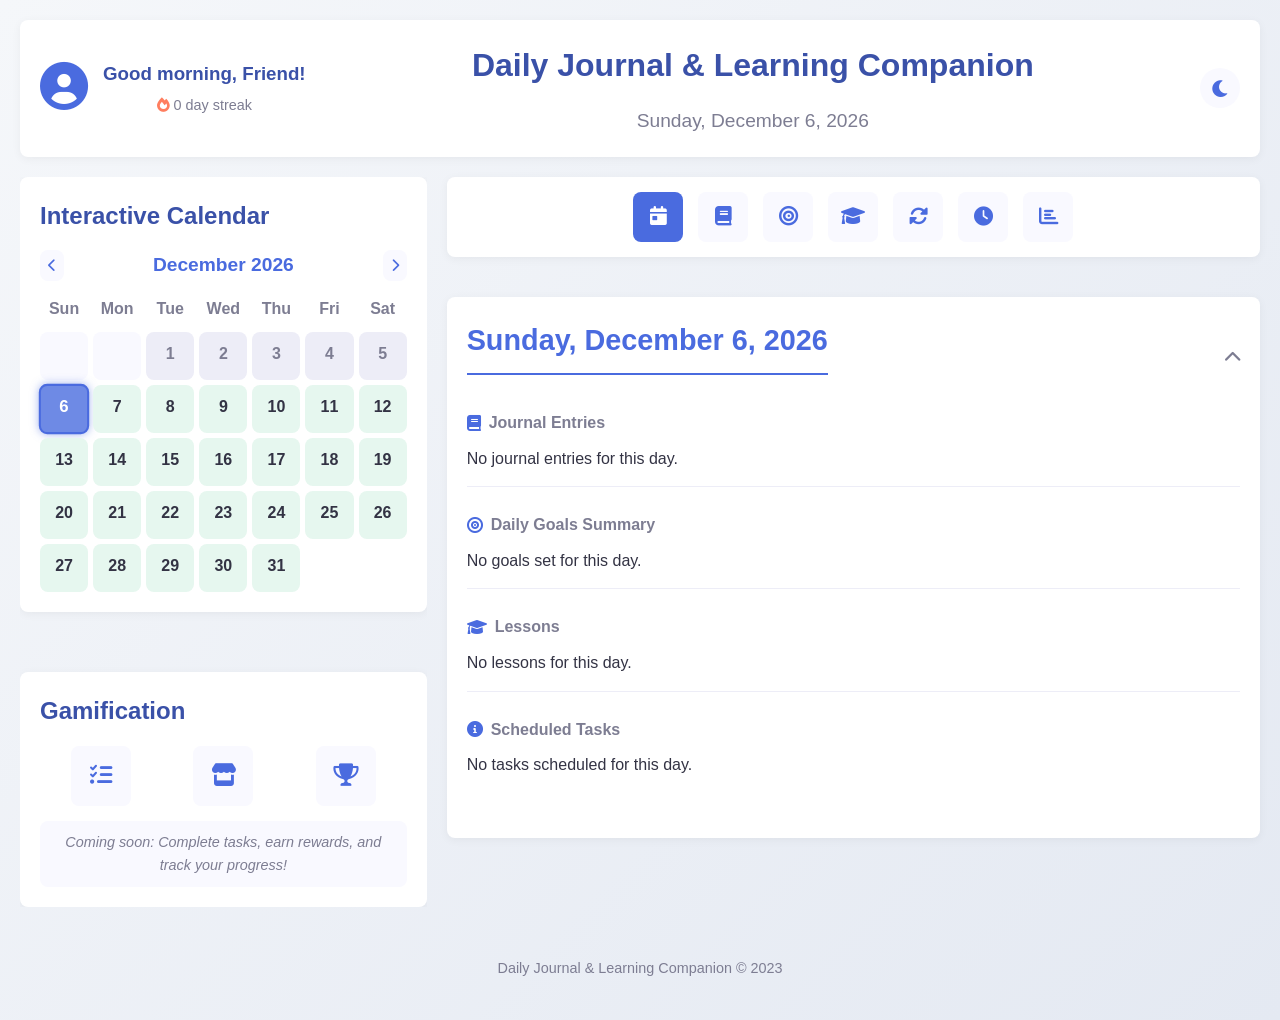
==== index.html @ 9e99348a "Add files via upload" ====
<!DOCTYPE html>
<html lang="en">
<head>
    <meta charset="UTF-8">
    <meta name="viewport" content="width=device-width, initial-scale=1.0">
    <title>Daily Journal & Learning Companion</title>
    <link rel="stylesheet" href="styles.css">
    <link rel="stylesheet" href="https://cdnjs.cloudflare.com/ajax/libs/font-awesome/6.0.0-beta3/css/all.min.css">
</head>
<body>
    <div class="app-container">
        <header>
            <div class="header-content">
                <div class="user-profile">
                    <div class="user-avatar">
                        <i class="fas fa-user-circle"></i>
                    </div>
                    <div class="user-info">
                        <h3 id="user-greeting">Hello!</h3>
                        <div class="user-streak">
                            <i class="fas fa-fire"></i> <span id="streak-count">0</span> day streak
                        </div>
                    </div>
                </div>
                <div class="app-title">
                    <h1>Daily Journal & Learning Companion</h1>
                    <div class="date-display">
                        <span id="current-date"></span>
                    </div>
                </div>
                <div class="theme-toggle">
                    <button id="theme-toggle-btn" class="btn icon-btn">
                        <i class="fas fa-moon"></i>
                    </button>
                </div>
            </div>
        </header>

        <main>
            <div class="app-layout">
                <!-- Left Panel - Calendar -->
                <div class="left-panel">
                    <section class="calendar-section">
                        <h2>Interactive Calendar</h2>
                        <div class="calendar-controls">
                            <button id="prev-month" class="btn icon-btn"><i class="fas fa-chevron-left"></i></button>
                            <div id="calendar-header"></div>
                            <button id="next-month" class="btn icon-btn"><i class="fas fa-chevron-right"></i></button>
                        </div>
                        <div class="weekdays-header">
                            <div>Sun</div>
                            <div>Mon</div>
                            <div>Tue</div>
                            <div>Wed</div>
                            <div>Thu</div>
                            <div>Fri</div>
                            <div>Sat</div>
                        </div>
                        <div class="calendar-grid" id="calendar-grid"></div>
                    </section>
                    
                    <!-- Gamification Features -->
                    <section class="gamification-section">
                        <h2>Gamification</h2>
                        <div class="gamification-icons">
                            <button class="gamification-icon-btn" data-tooltip="Tasks">
                                <i class="fas fa-tasks"></i>
                            </button>
                            <button class="gamification-icon-btn" data-tooltip="Shop">
                                <i class="fas fa-store"></i>
                            </button>
                            <button class="gamification-icon-btn" data-tooltip="Milestones">
                                <i class="fas fa-trophy"></i>
                            </button>
                        </div>
                        <div class="gamification-coming-soon">
                            Coming soon: Complete tasks, earn rewards, and track your progress!
                        </div>
                    </section>
                </div>

                <!-- Right Panel - Icon Buttons & Collapsible Sections -->
                <div class="right-panel">
                    <!-- Icons Navigation Bar -->
                    <div class="section-icons">
                        <button class="section-icon-btn" data-section="day-details-section" data-tooltip="Day Details">
                            <i class="fas fa-calendar-day"></i>
                        </button>
                        <button class="section-icon-btn" data-section="journal-section" data-tooltip="Daily Journal">
                            <i class="fas fa-book"></i>
                        </button>
                        <button class="section-icon-btn" data-section="goals-section" data-tooltip="Daily Goals">
                            <i class="fas fa-bullseye"></i>
                        </button>
                        <button class="section-icon-btn" data-section="lessons-section" data-tooltip="Lesson Content">
                            <i class="fas fa-graduation-cap"></i>
                        </button>
                        <button class="section-icon-btn" data-section="spaced-repetition-section" data-tooltip="Spaced Repetition">
                            <i class="fas fa-sync-alt"></i>
                        </button>
                        <button class="section-icon-btn" data-section="scheduled-tasks-section" data-tooltip="Scheduled Tasks">
                            <i class="fas fa-clock"></i>
                        </button>
                        <button class="section-icon-btn" data-section="summary-section" data-tooltip="Summaries">
                            <i class="fas fa-chart-bar"></i>
                        </button>
                    </div>

                    <!-- Collapsible Sections -->
                    <section class="day-details-section collapsible-section">
                        <div class="section-header">
                            <h2 id="selected-day-header">Day Details</h2>
                            <button class="toggle-section"><i class="fas fa-chevron-up"></i></button>
                        </div>
                        <div class="section-content">
                            <div class="day-content" id="day-content">
                                <!-- Day content will be dynamically populated -->
                            </div>
                        </div>
                    </section>

                    <section class="journal-section collapsible-section">
                        <div class="section-header">
                            <h2>Daily Journal</h2>
                            <button class="toggle-section"><i class="fas fa-chevron-up"></i></button>
                        </div>
                        <div class="section-content">
                            <div class="journal-container">
                                <div class="journal-input">
                                    <div class="journal-input-header">
                                        <div class="time-picker-container">
                                            <label>Time:</label>
                                            <div class="time-picker">
                                                <select id="journal-hour">
                                                    <option value="00">00</option>
                                                    <option value="01">01</option>
                                                    <option value="02">02</option>
                                                    <option value="03">03</option>
                                                    <option value="04">04</option>
                                                    <option value="05">05</option>
                                                    <option value="06">06</option>
                                                    <option value="07">07</option>
                                                    <option value="08">08</option>
                                                    <option value="09">09</option>
                                                    <option value="10">10</option>
                                                    <option value="11">11</option>
                                                    <option value="12">12</option>
                                                    <option value="13">13</option>
                                                    <option value="14">14</option>
                                                    <option value="15">15</option>
                                                    <option value="16">16</option>
                                                    <option value="17">17</option>
                                                    <option value="18">18</option>
                                                    <option value="19">19</option>
                                                    <option value="20">20</option>
                                                    <option value="21">21</option>
                                                    <option value="22">22</option>
                                                    <option value="23">23</option>
                                                </select>
                                                <span>:</span>
                                                <select id="journal-minute">
                                                    <option value="00">00</option>
                                                    <option value="05">05</option>
                                                    <option value="10">10</option>
                                                    <option value="15">15</option>
                                                    <option value="20">20</option>
                                                    <option value="25">25</option>
                                                    <option value="30">30</option>
                                                    <option value="35">35</option>
                                                    <option value="40">40</option>
                                                    <option value="45">45</option>
                                                    <option value="50">50</option>
                                                    <option value="55">55</option>
                                                </select>
                                            </div>
                                        </div>
                                        <div class="time-of-day-container">
                                            <label>Time of Day:</label>
                                            <select id="journal-time-of-day">
                                                <option value="morning">Morning (Sáng sớm)</option>
                                                <option value="noon">Noon (Buổi trưa)</option>
                                                <option value="afternoon">Afternoon (Buổi chiều)</option>
                                                <option value="evening">Evening (Buổi tối)</option>
                                            </select>
                                        </div>
                                    </div>
                                    <textarea id="journal-content" placeholder="Write your thoughts for today..."></textarea>
                                    <div class="journal-controls">
                                        <button id="save-journal" class="btn primary-btn">Save Entry</button>
                                    </div>
                                </div>
                                <div id="journal-history"></div>
                            </div>
                        </div>
                    </section>

                    <section class="goals-section collapsible-section">
                        <div class="section-header">
                            <h2>Daily Goals</h2>
                            <button class="toggle-section"><i class="fas fa-chevron-up"></i></button>
                        </div>
                        <div class="section-content">
                            <!-- Progress overview at the top -->
                            <div class="progress-container">
                                <div class="progress-label">Overall Progress:</div>
                                <div class="progress-bar-container">
                                    <div class="progress-bar" id="goal-progress-bar"></div>
                                </div>
                                <div class="progress-percentage" id="goal-progress-percentage">0%</div>
                            </div>
                            
                            <div class="goal-input">
                                <input type="text" id="new-goal" placeholder="Add a new goal...">
                                <button id="add-goal" class="btn primary-btn">Add</button>
                            </div>
                            <div class="goals-list" id="goals-list"></div>
                        </div>
                    </section>

                    <section class="lessons-section collapsible-section">
                        <div class="section-header">
                            <h2>Lesson Content</h2>
                            <button class="toggle-section"><i class="fas fa-chevron-up"></i></button>
                        </div>
                        <div class="section-content">
                            <div class="lesson-tabs">
                                <button class="lesson-tab-btn active" data-tab="lesson-input">Create Lesson</button>
                                <button class="lesson-tab-btn" data-tab="subject-management">Manage Subjects</button>
                                <button class="lesson-tab-btn" data-tab="lessons-by-subject">Lessons by Subject</button>
                            </div>
                            
                            <div class="lesson-tab-content active" id="lesson-input">
                                <div class="lesson-input">
                                    <div class="lesson-input-header">
                                        <input type="text" id="lesson-title" placeholder="Lesson title...">
                                        <select id="lesson-subject">
                                            <option value="">Select Subject (Optional)</option>
                                            <!-- Subject options will be populated by JavaScript -->
                                        </select>
                                    </div>
                                    <textarea id="lesson-content" placeholder="Lesson content..."></textarea>
                                    <div class="lesson-controls">
                                        <button id="save-lesson" class="btn primary-btn">Save Lesson</button>
                                    </div>
                                </div>
                                <div class="lessons-list-header">Recent Lessons</div>
                                <div id="lessons-list" class="lessons-list"></div>
                            </div>
                            
                            <div class="lesson-tab-content" id="subject-management">
                                <div class="subject-form">
                                    <input type="text" id="subject-name" placeholder="New subject name...">
                                    <textarea id="subject-description" placeholder="Subject description (optional)..."></textarea>
                                    <button id="save-subject" class="btn primary-btn">Add Subject</button>
                                </div>
                                <div class="subjects-list-header">Your Subjects</div>
                                <div id="subjects-list" class="subjects-list"></div>
                            </div>
                            
                            <div class="lesson-tab-content" id="lessons-by-subject">
                                <div class="by-subject-header">
                                    <h3>All Lessons by Subject</h3>
                                    <p>Select a subject to view its lessons</p>
                                </div>
                                <div id="subject-selector" class="subject-selector">
                                    <!-- Subject cards will be populated by JavaScript -->
                                </div>
                                <div id="subject-lessons" class="subject-lessons">
                                    <!-- Lessons for the selected subject will be shown here -->
                                </div>
                            </div>
                        </div>
                    </section>

                    <section class="spaced-repetition-section collapsible-section">
                        <div class="section-header">
                            <h2>Spaced Repetition</h2>
                            <button class="toggle-section"><i class="fas fa-chevron-up"></i></button>
                        </div>
                        <div class="section-content">
                            <div class="sr-reminders" id="sr-reminders">
                                <div class="sr-header">
                                    <span>Today's Reviews</span>
                                    <span class="sr-count" id="sr-today-count">0</span>
                                </div>
                                <div class="sr-list" id="sr-today-list"></div>
                                
                                <div class="sr-header">
                                    <span>Upcoming Reviews</span>
                                    <span class="sr-count" id="sr-upcoming-count">0</span>
                                </div>
                                <div class="sr-list" id="sr-upcoming-list"></div>
                            </div>
                        </div>
                    </section>

                    <!-- New Scheduled Tasks Section -->
                    <section class="scheduled-tasks-section collapsible-section">
                        <div class="section-header">
                            <h2>Scheduled Tasks</h2>
                            <button class="toggle-section"><i class="fas fa-chevron-up"></i></button>
                        </div>
                        <div class="section-content">
                            <div class="task-input-form">
                                <input type="text" id="task-name" placeholder="Task name...">
                                
                                <div class="task-dates-container">
                                    <div>
                                        <label>Start Date:</label>
                                        <input type="date" id="task-start-date">
                                    </div>
                                    <div>
                                        <label>End Date:</label>
                                        <input type="date" id="task-end-date">
                                    </div>
                                </div>
                                
                                <div class="task-time-container">
                                    <div>
                                        <label>Start Time:</label>
                                        <div class="time-picker">
                                            <select id="task-start-hour">
                                                <option value="00">12 AM</option>
                                                <option value="01">1 AM</option>
                                                <option value="02">2 AM</option>
                                                <option value="03">3 AM</option>
                                                <option value="04">4 AM</option>
                                                <option value="05">5 AM</option>
                                                <option value="06">6 AM</option>
                                                <option value="07">7 AM</option>
                                                <option value="08">8 AM</option>
                                                <option value="09" selected>9 AM</option>
                                                <option value="10">10 AM</option>
                                                <option value="11">11 AM</option>
                                                <option value="12">12 PM</option>
                                                <option value="13">1 PM</option>
                                                <option value="14">2 PM</option>
                                                <option value="15">3 PM</option>
                                                <option value="16">4 PM</option>
                                                <option value="17">5 PM</option>
                                                <option value="18">6 PM</option>
                                                <option value="19">7 PM</option>
                                                <option value="20">8 PM</option>
                                                <option value="21">9 PM</option>
                                                <option value="22">10 PM</option>
                                                <option value="23">11 PM</option>
                                            </select>
                                            <span>:</span>
                                            <select id="task-start-minute">
                                                <option value="00" selected>00</option>
                                                <option value="05">05</option>
                                                <option value="10">10</option>
                                                <option value="15">15</option>
                                                <option value="20">20</option>
                                                <option value="25">25</option>
                                                <option value="30">30</option>
                                                <option value="35">35</option>
                                                <option value="40">40</option>
                                                <option value="45">45</option>
                                                <option value="50">50</option>
                                                <option value="55">55</option>
                                            </select>
                                        </div>
                                    </div>
                                    
                                    <div>
                                        <label>End Time:</label>
                                        <div class="time-picker">
                                            <select id="task-end-hour">
                                                <option value="00">12 AM</option>
                                                <option value="01">1 AM</option>
                                                <option value="02">2 AM</option>
                                                <option value="03">3 AM</option>
                                                <option value="04">4 AM</option>
                                                <option value="05">5 AM</option>
                                                <option value="06">6 AM</option>
                                                <option value="07">7 AM</option>
                                                <option value="08">8 AM</option>
                                                <option value="09">9 AM</option>
                                                <option value="10" selected>10 AM</option>
                                                <option value="11">11 AM</option>
                                                <option value="12">12 PM</option>
                                                <option value="13">1 PM</option>
                                                <option value="14">2 PM</option>
                                                <option value="15">3 PM</option>
                                                <option value="16">4 PM</option>
                                                <option value="17">5 PM</option>
                                                <option value="18">6 PM</option>
                                                <option value="19">7 PM</option>
                                                <option value="20">8 PM</option>
                                                <option value="21">9 PM</option>
                                                <option value="22">10 PM</option>
                                                <option value="23">11 PM</option>
                                            </select>
                                            <span>:</span>
                                            <select id="task-end-minute">
                                                <option value="00" selected>00</option>
                                                <option value="05">05</option>
                                                <option value="10">10</option>
                                                <option value="15">15</option>
                                                <option value="20">20</option>
                                                <option value="25">25</option>
                                                <option value="30">30</option>
                                                <option value="35">35</option>
                                                <option value="40">40</option>
                                                <option value="45">45</option>
                                                <option value="50">50</option>
                                                <option value="55">55</option>
                                            </select>
                                        </div>
                                    </div>
                                </div>
                                
                                <div class="is-all-day-container">
                                    <input type="checkbox" id="task-all-day">
                                    <label for="task-all-day">All-day event</label>
                                </div>
                                
                                <textarea id="task-description" placeholder="Task description..."></textarea>
                                <input type="url" id="task-link" placeholder="Add a link (optional)">
                                
                                <button id="save-task" class="btn primary-btn">Add Task</button>
                            </div>
                            
                            <div class="schedule-view-options">
                                <button class="tab-btn active" data-view="day">Day View</button>
                                <button class="tab-btn" data-view="week">Week View</button>
                            </div>
                            
                            <div class="schedule-view">
                                <div class="schedule-timeline" id="schedule-timeline">
                                    <!-- Timeline hours will be generated here -->
                                </div>
                                <div class="schedule-events" id="schedule-events">
                                    <!-- Tasks will be displayed here -->
                                </div>
                            </div>
                            
                            <div class="tasks-list" id="tasks-list">
                                <!-- List of tasks will be displayed here -->
                            </div>
                        </div>
                    </section>

                    <section class="summary-section collapsible-section">
                        <div class="section-header">
                            <h2>Summaries</h2>
                            <button class="toggle-section"><i class="fas fa-chevron-up"></i></button>
                        </div>
                        <div class="section-content">
                            <div class="summary-tabs">
                                <button class="tab-btn active" data-tab="weekly">Weekly</button>
                                <button class="tab-btn" data-tab="monthly">Monthly</button>
                            </div>
                            <div class="summary-content">
                                <div class="tab-content active" id="weekly-summary">
                                    <!-- Weekly summary content -->
                                </div>
                                <div class="tab-content" id="monthly-summary">
                                    <!-- Monthly summary content -->
                                </div>
                            </div>
                        </div>
                    </section>
                </div>
            </div>
        </main>

        <footer>
            <p>Daily Journal & Learning Companion © 2023</p>
        </footer>
    </div>

    <script src="script.js"></script>
</body>
</html>
---- styles.css ----
/* Global Variables */
:root {
    --primary-color: #4a6bdf;
    --primary-light: #6e8ae5;
    --primary-dark: #3a51a8;
    --secondary-color: #ff7e5f;
    --secondary-light: #ff9a84;
    --secondary-dark: #e56a4c;
    --tertiary-color: #65d6ad;
    --background-light: #f9f9ff;
    --background-dark: #ededf7;
    --text-dark: #333344;
    --text-light: #7d7d92;
    --shadow-light: 0 2px 10px rgba(0, 0, 0, 0.05);
    --shadow-medium: 0 4px 12px rgba(0, 0, 0, 0.1);
    --border-radius: 8px;
    --transition-speed: 0.3s;
}

/* Base Styles */
* {
    margin: 0;
    padding: 0;
    box-sizing: border-box;
}

body {
    font-family: 'Segoe UI', Tahoma, Geneva, Verdana, sans-serif;
    color: var(--text-dark);
    background: linear-gradient(135deg, #f5f7fa 0%, #e4e9f2 100%);
    line-height: 1.6;
}

h1, h2, h3 {
    color: var(--primary-dark);
    margin-bottom: 15px;
}

button {
    cursor: pointer;
}

textarea, input {
    font-family: inherit;
}

/* Layout */
.app-container {
    max-width: 1400px;
    margin: 0 auto;
    padding: 20px;
}

header {
    text-align: center;
    margin-bottom: 20px;
    padding: 20px;
    background-color: white;
    border-radius: var(--border-radius);
    box-shadow: var(--shadow-light);
}

.date-display {
    font-size: 1.2rem;
    color: var(--text-light);
    margin-top: 10px;
}

.app-layout {
    display: grid;
    grid-template-columns: 1fr 2fr;
    gap: 20px;
}

.left-panel, .right-panel {
    display: flex;
    flex-direction: column;
    gap: 20px;
}

.left-panel {
    position: sticky;
    top: 20px;
    align-self: flex-start;
    max-height: calc(100vh - 40px);
    overflow-y: auto;
}

section {
    background-color: white;
    padding: 20px;
    border-radius: var(--border-radius);
    box-shadow: var(--shadow-light);
}

footer {
    text-align: center;
    margin-top: 30px;
    padding: 20px;
    color: var(--text-light);
    font-size: 0.9rem;
}

/* Collapsible Sections */
.collapsible-section {
    transition: all var(--transition-speed);
}

.section-header {
    display: flex;
    justify-content: space-between;
    align-items: center;
    cursor: pointer;
    padding-bottom: 10px;
}

.section-header h2 {
    margin-bottom: 0;
}

.toggle-section {
    background: none;
    border: none;
    color: var(--text-light);
    font-size: 1.1rem;
    transition: transform var(--transition-speed);
}

.section-content {
    overflow: hidden;
    transition: max-height var(--transition-speed);
    max-height: 2000px; /* Arbitrary large value */
}

.collapsible-section.collapsed .section-content {
    max-height: 0;
}

.collapsible-section.collapsed .toggle-section {
    transform: rotate(180deg);
}

/* Buttons */
.btn {
    padding: 8px 16px;
    border: none;
    border-radius: var(--border-radius);
    font-weight: 600;
    transition: all var(--transition-speed);
}

.primary-btn {
    background-color: var(--primary-color);
    color: white;
}

.primary-btn:hover {
    background-color: var(--primary-dark);
}

.secondary-btn {
    background-color: var(--secondary-color);
    color: white;
}

.secondary-btn:hover {
    background-color: var(--secondary-dark);
}

.icon-btn {
    padding: 8px;
    background-color: var(--background-light);
    color: var(--primary-color);
}

.icon-btn:hover {
    background-color: var(--background-dark);
}

/* Journal Section */
.journal-container {
    display: flex;
    flex-direction: column;
    gap: 20px;
}

.journal-input {
    background-color: var(--background-light);
    padding: 15px;
    border-radius: var(--border-radius);
}

.journal-input-header {
    display: flex;
    flex-wrap: wrap;
    gap: 15px;
    margin-bottom: 15px;
}

.time-of-day-container {
    display: flex;
    align-items: center;
    gap: 10px;
}

.time-of-day-container select {
    padding: 5px 10px;
    border-radius: var(--border-radius);
    border: 1px solid #ddd;
}

#journal-content {
    width: 100%;
    height: 120px;
    padding: 10px;
    border: 1px solid #ddd;
    border-radius: var(--border-radius);
    resize: vertical;
    margin-bottom: 10px;
}

.journal-controls {
    display: flex;
    justify-content: flex-end;
}

/* Journal History Styles */
.journal-time-section {
    margin-bottom: 30px;
}

.journal-time-header {
    font-size: 1.1rem;
    color: var(--primary-color);
    margin-bottom: 10px;
    padding-bottom: 5px;
    border-bottom: 2px solid var(--primary-light);
}

.journal-history-item {
    position: relative;
    background-color: var(--background-light);
    padding: 15px;
    border-radius: var(--border-radius);
    margin-bottom: 10px;
    border-left: 3px solid var(--primary-color);
}

.journal-date {
    color: var(--text-light);
    font-size: 0.8rem;
    margin-bottom: 5px;
}

.journal-content {
    white-space: pre-wrap;
    line-height: 1.5;
}

.journal-actions {
    position: absolute;
    top: 10px;
    right: 10px;
    display: flex;
    gap: 5px;
}

.journal-actions button {
    background: none;
    border: none;
    color: var(--text-light);
    cursor: pointer;
    transition: color 0.2s;
}

.journal-actions button:hover {
    color: var(--primary-color);
}

/* Day Details Header Style */
#selected-day-header {
    font-size: 1.8rem;
    font-weight: 700;
    color: var(--primary-color);
    margin-bottom: 25px;
    padding-bottom: 10px;
    border-bottom: 2px solid var(--primary-color);
    text-align: center;
}

/* Goals Section */
.goal-input {
    display: flex;
    gap: 10px;
    margin-bottom: 15px;
}

.goal-input input {
    flex: 1;
    padding: 8px 12px;
    border: 1px solid #ddd;
    border-radius: var(--border-radius);
}

.goals-list {
    margin-bottom: 20px;
}

.goal-item {
    display: flex;
    flex-wrap: wrap;
    align-items: center;
    padding: 10px;
    background-color: var(--background-light);
    border-radius: var(--border-radius);
    margin-bottom: 8px;
    transition: background-color var(--transition-speed);
}

.goal-item:hover {
    background-color: var(--background-dark);
}

.goal-checkbox {
    margin-right: 10px;
    appearance: none;
    width: 20px;
    height: 20px;
    border: 2px solid var(--primary-color);
    border-radius: 4px;
    position: relative;
    cursor: pointer;
}

.goal-checkbox:checked {
    background-color: var(--primary-color);
}

.goal-checkbox:checked::after {
    content: '✓';
    position: absolute;
    color: white;
    font-size: 14px;
    top: 50%;
    left: 50%;
    transform: translate(-50%, -50%);
}

.goal-text {
    flex: 1;
    margin-right: 10px;
}

.goal-completed .goal-text {
    text-decoration: line-through;
    color: var(--text-light);
}

.goal-delete {
    background: none;
    border: none;
    color: var(--text-light);
    cursor: pointer;
}

.goal-delete:hover {
    color: var(--secondary-color);
}

/* Individual Goal Progress */
.goal-progress-container {
    display: flex;
    align-items: center;
    gap: 10px;
    width: 100%;
    margin-top: 8px;
}

.goal-individual-progress {
    flex: 1;
    height: 8px;
}

.goal-progress-input {
    width: 60px;
    padding: 4px;
    text-align: center;
    border: 1px solid #ddd;
    border-radius: 4px;
    font-size: 0.8rem;
}

.goal-progress-value {
    font-size: 0.8rem;
    color: var(--text-light);
    width: 40px;
    text-align: right;
}

/* Overall Progress */
.progress-container {
    margin-bottom: 20px;
}

.progress-label {
    font-weight: 600;
    margin-bottom: 5px;
}

.progress-bar-container {
    height: 20px;
    background-color: #f0f0f0;
    border-radius: 10px;
    overflow: hidden;
    position: relative;
}

.progress-bar {
    height: 100%;
    background-color: #f9d26e;
    border-radius: 10px;
    transition: width 0.5s ease-in-out;
}

.progress-percentage {
    font-weight: 600;
    margin-top: 5px;
    text-align: right;
}

/* Rainbow animated gradient progress bar for 100% */
.rainbow-progress {
    background: linear-gradient(
        to right,
        #ff5e62, #ff9966, #ffdb58, #4ebd71, #57c7ff, #904aff, #ff5e62
    );
    background-size: 200% 100%;
    animation: rainbow-animation 3s linear infinite;
    position: relative;
    transition: all 0.5s ease-in-out;
    box-shadow: 0 0 10px rgba(255, 215, 0, 0.5);
}

@keyframes rainbow-animation {
    0% {
        background-position: 0% 50%;
    }
    100% {
        background-position: 200% 50%;
    }
}

/* Ultimate effects for 100% progress */
.rainbow-progress.ultimate {
    box-shadow: 0 0 15px rgba(255, 215, 0, 0.7);
    border: 2px solid gold;
    animation: rainbow-animation 3s linear infinite, pulse 1.5s infinite;
}

.rainbow-progress-container {
    position: relative;
    overflow: visible;
}

/* Add pulse animation */
@keyframes pulse {
    0% {
        box-shadow: 0 0 10px rgba(255, 215, 0, 0.5);
    }
    50% {
        box-shadow: 0 0 20px rgba(255, 215, 0, 0.8);
    }
    100% {
        box-shadow: 0 0 10px rgba(255, 215, 0, 0.5);
    }
}

/* Flames animation for ultimate progress */
.flames {
    position: absolute;
    top: -5px;
    left: 0;
    right: 0;
    height: 30px;
    pointer-events: none;
    z-index: 1;
    overflow: hidden;
}

.flames::before {
    content: "";
    position: absolute;
    top: 10px;
    left: 0;
    right: 0;
    height: 20px;
    background-image: radial-gradient(circle at center, rgba(255, 215, 0, 0.3) 0, transparent 70%);
    filter: blur(5px);
    animation: flame-flicker 1s infinite alternate;
}

@keyframes flame-flicker {
    0% {
        opacity: 0.5;
        transform: scaleY(0.8);
    }
    100% {
        opacity: 0.9;
        transform: scaleY(1.2);
    }
}

/* Calendar Section */
.calendar-section {
    background-color: white;
    padding: 20px;
    border-radius: var(--border-radius);
    box-shadow: var(--shadow-light);
    margin-bottom: 20px;
}

.calendar-controls {
    display: flex;
    justify-content: space-between;
    align-items: center;
    margin-bottom: 15px;
}

#calendar-header {
    font-size: 1.2rem;
    font-weight: 600;
    color: var(--primary-color);
}

.weekdays-header {
    display: grid;
    grid-template-columns: repeat(7, 1fr);
    gap: 5px;
    text-align: center;
    font-weight: 600;
    margin-bottom: 10px;
    color: var(--text-light);
}

.calendar-grid {
    display: grid;
    grid-template-columns: repeat(7, 1fr);
    gap: 5px;
}

.calendar-day {
    aspect-ratio: 1/1;
    display: flex;
    flex-direction: column;
    justify-content: center;
    align-items: center;
    background-color: var(--background-light);
    border-radius: var(--border-radius);
    cursor: pointer;
    transition: all var(--transition-speed);
    position: relative;
    padding: 5px;
}

.calendar-day:hover {
    background-color: var(--background-dark);
}

.calendar-day.current-day {
    background-color: var(--primary-light);
    color: white;
}

.calendar-day.past-day {
    background-color: var(--background-dark);
    color: var(--text-light);
}

.calendar-day.future-day {
    background-color: #e6f7ef;
}

.calendar-day.selected {
    border: 2px solid var(--primary-color);
    box-shadow: 0 0 8px rgba(74, 107, 223, 0.5);
    transform: scale(1.05);
}

.day-number {
    font-weight: 600;
    margin-bottom: 5px;
}

.day-indicators {
    display: flex;
    gap: 2px;
}

.day-indicator {
    width: 6px;
    height: 6px;
    border-radius: 50%;
}

.journal-indicator {
    background-color: var(--primary-color);
}

.goal-indicator {
    background-color: var(--secondary-color);
}

.lesson-indicator {
    background-color: var(--tertiary-color);
}

.task-indicator {
    background-color: #65a6d6;
}

.multi-day-task-indicator {
    background-color: #ff7e5f;
    position: relative;
}

.multi-day-task-indicator::after {
    content: '';
    position: absolute;
    top: -1px;
    left: -1px;
    right: -1px;
    bottom: -1px;
    border: 1px solid #ff7e5f;
    border-radius: 50%;
    animation: pulse 1.5s infinite;
}

.sr-indicator {
    background-color: #f7d154;
}

.sr-overdue-indicator {
    background-color: #e57373;
}

/* Day Details */
.day-details-section .day-content-section {
    margin-bottom: 25px;
    padding-bottom: 15px;
    border-bottom: 1px solid var(--background-dark);
}

.day-details-section .day-content-section:last-child {
    border-bottom: none;
}

.day-details-section .day-content-section h3 {
    font-size: 1rem;
    margin-bottom: 10px;
    color: var(--text-light);
    display: flex;
    align-items: center;
    gap: 8px;
}

.day-details-section .day-content-section h3 i {
    color: var(--primary-color);
}

/* Lessons Section */
.lesson-input {
    margin-bottom: 20px;
}

.lesson-input input, .lesson-input textarea {
    width: 100%;
    padding: 8px 12px;
    border: 1px solid #ddd;
    border-radius: var(--border-radius);
    margin-bottom: 10px;
}

.lesson-input textarea {
    min-height: 100px;
    resize: vertical;
}

.lesson-item {
    background-color: var(--background-light);
    padding: 15px;
    border-radius: var(--border-radius);
    margin-bottom: 10px;
    position: relative;
}

.lesson-title {
    font-weight: 600;
    margin-bottom: 5px;
    color: var(--primary-color);
}

.lesson-date {
    font-size: 0.8rem;
    color: var(--text-light);
    margin-bottom: 8px;
}

.lesson-actions {
    position: absolute;
    right: 10px;
    top: 10px;
}

.lesson-actions button {
    background: none;
    border: none;
    color: var(--text-light);
    margin-left: 5px;
}

.lesson-actions button:hover {
    color: var(--primary-color);
}

/* Spaced Repetition Section */
.sr-header {
    display: flex;
    justify-content: space-between;
    align-items: center;
    margin-bottom: 10px;
    font-weight: 600;
}

.sr-count {
    background-color: var(--primary-color);
    color: white;
    padding: 2px 8px;
    border-radius: 10px;
    font-size: 0.8rem;
}

.sr-list {
    margin-bottom: 20px;
}

.sr-item {
    background-color: var(--background-light);
    padding: 12px;
    border-radius: var(--border-radius);
    margin-bottom: 8px;
    transition: background-color var(--transition-speed);
    position: relative;
}

.sr-item:hover {
    background-color: var(--background-dark);
    transform: translateY(-2px);
    box-shadow: var(--shadow-medium);
}

.sr-item-title {
    font-weight: 600;
    margin-bottom: 5px;
}

.sr-item-date {
    font-size: 0.8rem;
    color: var(--text-light);
}

.sr-item-actions {
    position: absolute;
    right: 10px;
    top: 10px;
}

.sr-item-actions button {
    background: none;
    border: none;
    color: var(--text-light);
    margin-left: 5px;
}

.sr-item.overdue {
    border-left: 4px solid #e57373;
}

.sr-item.warning {
    border-left: 4px solid #f7d154;
}

.sr-item.overdue .progress-bar {
    background: linear-gradient(90deg, #e57373, #ef5350);
}

.sr-item.warning .progress-bar {
    background: linear-gradient(90deg, #f7d154, #ffba08);
}

/* Summary Section */
.summary-tabs {
    display: flex;
    margin-bottom: 15px;
    border-bottom: 1px solid #ddd;
}

.tab-btn {
    padding: 8px 16px;
    background: none;
    border: none;
    font-weight: 600;
    color: var(--text-light);
    position: relative;
}

.tab-btn.active {
    color: var(--primary-color);
}

.tab-btn.active::after {
    content: '';
    position: absolute;
    bottom: -1px;
    left: 0;
    width: 100%;
    height: 2px;
    background-color: var(--primary-color);
}

.tab-content {
    display: none;
}

.tab-content.active {
    display: block;
}

.summary-card {
    background-color: var(--background-light);
    padding: 15px;
    border-radius: var(--border-radius);
    margin-bottom: 15px;
}

.summary-card h3 {
    margin-bottom: 10px;
    font-size: 1rem;
}

.summary-stat {
    display: flex;
    justify-content: space-between;
    margin-bottom: 8px;
}

.summary-label {
    color: var(--text-light);
}

.summary-value {
    font-weight: 600;
}

/* Goal Progress Apply Button */
.goal-progress-apply {
    padding: 4px 8px;
    background-color: var(--primary-color);
    color: white;
    border: none;
    border-radius: 4px;
    cursor: pointer;
    font-size: 0.8rem;
    transition: background-color 0.2s;
}

.goal-progress-apply:hover {
    background-color: var(--primary-dark);
}

/* Summary Items */
.goal-item-summary {
    display: flex;
    align-items: center;
    padding: 8px;
    background-color: var(--background-light);
    border-radius: var(--border-radius);
    margin-bottom: 5px;
    transition: background-color 0.2s;
}

.goal-item-summary:hover {
    background-color: var(--background-dark);
}

.goal-item-summary .goal-text {
    display: flex;
    align-items: center;
    gap: 8px;
}

.goal-item-summary i {
    color: var(--primary-color);
}

.goal-item-summary.goal-completed i {
    color: var(--tertiary-color);
}

.goal-item-summary.goal-completed .goal-text {
    color: var(--text-light);
    text-decoration: line-through;
}

.lesson-list-summary {
    display: flex;
    flex-direction: column;
    gap: 8px;
}

.lesson-item-summary {
    display: flex;
    justify-content: space-between;
    align-items: center;
    padding: 8px 12px;
    background-color: var(--background-light);
    border-radius: var(--border-radius);
    transition: background-color 0.2s;
}

.lesson-item-summary:hover {
    background-color: var(--background-dark);
}

.lesson-item-summary .lesson-title {
    display: flex;
    align-items: center;
    gap: 8px;
    color: var(--primary-color);
    font-weight: 600;
}

.lesson-item-summary .lesson-time {
    font-size: 0.8rem;
    color: var(--text-light);
}

/* Responsive Design */
@media (max-width: 1200px) {
    .app-layout {
        grid-template-columns: 1fr 1fr;
    }
}

@media (max-width: 768px) {
    .app-layout {
        grid-template-columns: 1fr;
    }
    
    .calendar-day {
        padding: 2px;
    }
    
    .day-number {
        font-size: 0.8rem;
    }
    
    .day-indicators {
        display: none;
    }
}

/* Animations */
@keyframes fadeIn {
    from {
        opacity: 0;
        transform: translateY(10px);
    }
    to {
        opacity: 1;
        transform: translateY(0);
    }
}

.fade-in {
    animation: fadeIn 0.3s ease-in-out;
}

@keyframes pulse {
    0% {
        transform: scale(1);
    }
    50% {
        transform: scale(1.05);
    }
    100% {
        transform: scale(1);
    }
}

.pulse {
    animation: pulse 0.5s ease-in-out;
}

/* Section Icons Navigation */
.section-icons {
    display: flex;
    justify-content: center;
    gap: 15px;
    margin-bottom: 20px;
    padding: 15px;
    background-color: white;
    border-radius: var(--border-radius);
    box-shadow: var(--shadow-light);
    position: sticky;
    top: 20px;
    z-index: 10;
}

.section-icon-btn {
    position: relative;
    width: 50px;
    height: 50px;
    border: none;
    border-radius: var(--border-radius);
    background-color: var(--background-light);
    color: var(--primary-color);
    font-size: 1.2rem;
    cursor: pointer;
    transition: all var(--transition-speed);
}

.section-icon-btn:hover {
    background-color: var(--primary-light);
    color: white;
    transform: translateY(-3px);
    box-shadow: var(--shadow-medium);
}

.section-icon-btn.active {
    background-color: var(--primary-color);
    color: white;
}

/* Tooltip */
.section-icon-btn:hover::after {
    content: attr(data-tooltip);
    position: absolute;
    bottom: -30px;
    left: 50%;
    transform: translateX(-50%);
    background-color: var(--text-dark);
    color: white;
    padding: 5px 10px;
    border-radius: 4px;
    font-size: 0.8rem;
    white-space: nowrap;
    z-index: 10;
    opacity: 0;
    animation: fadeIn 0.3s forwards;
}

.section-icon-btn:hover::before {
    content: '';
    position: absolute;
    bottom: -10px;
    left: 50%;
    transform: translateX(-50%);
    border-width: 5px;
    border-style: solid;
    border-color: transparent transparent var(--text-dark) transparent;
    z-index: 10;
    opacity: 0;
    animation: fadeIn 0.3s forwards;
}

/* Enhanced hover effects */
.btn:hover {
    transform: translateY(-2px);
    box-shadow: var(--shadow-medium);
}

.lesson-item:hover, 
.journal-history-item:hover,
.sr-item:hover {
    transform: translateY(-2px);
    box-shadow: var(--shadow-medium);
    transition: all var(--transition-speed);
}

/* User Profile & Header */
.header-content {
    display: flex;
    justify-content: space-between;
    align-items: center;
}

.user-profile {
    display: flex;
    align-items: center;
    gap: 15px;
}

.user-avatar {
    font-size: 3rem;
    color: var(--primary-color);
}

.user-info h3 {
    margin-bottom: 5px;
}

.user-streak {
    font-size: 0.9rem;
    color: var(--text-light);
}

.user-streak i {
    color: #ff7e5f;
}

.app-title {
    text-align: center;
}

.theme-toggle button {
    width: 40px;
    height: 40px;
    border-radius: 50%;
    display: flex;
    align-items: center;
    justify-content: center;
    font-size: 1.2rem;
}

/* Auto-save Status */
.journal-controls, .lesson-controls {
    display: flex;
    justify-content: space-between;
    align-items: center;
    margin-top: 10px;
}

.auto-save-status {
    font-size: 0.85rem;
    color: var(--text-light);
    opacity: 0;
    transition: opacity 0.3s;
}

.auto-save-status.visible {
    opacity: 1;
}

/* Dark Theme */
body.dark-theme {
    background: linear-gradient(135deg, #1a1e2d 0%, #2a2a3a 100%);
    color: #e0e0e0;
}

body.dark-theme header,
body.dark-theme section,
body.dark-theme .section-icons {
    background-color: #2a2d3e;
    box-shadow: 0 2px 10px rgba(0, 0, 0, 0.15);
}

body.dark-theme h1, 
body.dark-theme h2, 
body.dark-theme h3 {
    color: #e0e0e0;
}

body.dark-theme .calendar-day {
    background-color: #373b4d;
    color: #e0e0e0;
}

body.dark-theme .calendar-day.current-day {
    background-color: var(--primary-color);
}

body.dark-theme .calendar-day.past-day {
    background-color: #2e2e3e;
    color: #a0a0a0;
}

body.dark-theme .calendar-day.future-day {
    background-color: #2e3d4e;
}

body.dark-theme .goal-item,
body.dark-theme .journal-history-item,
body.dark-theme .lesson-item,
body.dark-theme .sr-item,
body.dark-theme .goal-item-summary,
body.dark-theme .lesson-item-summary {
    background-color: #373b4d;
}

body.dark-theme .goal-item:hover,
body.dark-theme .journal-history-item:hover,
body.dark-theme .lesson-item:hover,
body.dark-theme .sr-item:hover,
body.dark-theme .goal-item-summary:hover,
body.dark-theme .lesson-item-summary:hover {
    background-color: #424559;
}

body.dark-theme textarea,
body.dark-theme input[type="text"] {
    background-color: #2a2d3e;
    border: 1px solid #3a3d4e;
    color: #e0e0e0;
}

body.dark-theme .progress-bar-container {
    background-color: #373b4d;
}

body.dark-theme .date-display,
body.dark-theme .text-light,
body.dark-theme .goal-progress-value,
body.dark-theme .progress-percentage,
body.dark-theme .weekdays-header {
    color: #b0b0b0;
}

body.dark-theme .tab-btn {
    color: #b0b0b0;
}

body.dark-theme .tab-btn.active {
    color: var(--primary-light);
}

/* Gamification Section */
.gamification-section {
    margin-top: 20px;
}

.gamification-icons {
    display: flex;
    justify-content: space-around;
    margin: 15px 0;
}

.gamification-icon-btn {
    position: relative;
    width: 60px;
    height: 60px;
    border: none;
    border-radius: var(--border-radius);
    background-color: var(--background-light);
    color: var(--primary-color);
    font-size: 1.4rem;
    cursor: pointer;
    transition: all var(--transition-speed);
}

.gamification-icon-btn:hover {
    background-color: var(--primary-light);
    color: white;
    transform: translateY(-3px);
    box-shadow: var(--shadow-medium);
}

.gamification-icon-btn:hover::after {
    content: attr(data-tooltip);
    position: absolute;
    bottom: -30px;
    left: 50%;
    transform: translateX(-50%);
    background-color: var(--text-dark);
    color: white;
    padding: 5px 10px;
    border-radius: 4px;
    font-size: 0.8rem;
    white-space: nowrap;
    z-index: 10;
    opacity: 0;
    animation: fadeIn 0.3s forwards;
}

.gamification-icon-btn:hover::before {
    content: '';
    position: absolute;
    bottom: -10px;
    left: 50%;
    transform: translateX(-50%);
    border-width: 5px;
    border-style: solid;
    border-color: transparent transparent var(--text-dark) transparent;
    z-index: 10;
    opacity: 0;
    animation: fadeIn 0.3s forwards;
}

.gamification-coming-soon {
    background-color: var(--background-light);
    padding: 10px;
    text-align: center;
    border-radius: var(--border-radius);
    font-size: 0.9rem;
    color: var(--text-light);
    margin-top: 10px;
    font-style: italic;
}

/* Dark theme support for gamification */
body.dark-theme .gamification-icon-btn {
    background-color: #373b4d;
    color: var(--primary-light);
}

body.dark-theme .gamification-icon-btn:hover {
    background-color: var(--primary-color);
    color: white;
}

body.dark-theme .gamification-coming-soon {
    background-color: #373b4d;
    color: #b0b0b0;
}

/* Time Picker Styles */
.time-picker-container {
    margin-bottom: 10px;
    display: flex;
    align-items: center;
    gap: 10px;
}

.time-picker {
    display: flex;
    align-items: center;
    background-color: var(--background-light);
    border-radius: var(--border-radius);
    padding: 5px 10px;
    box-shadow: var(--shadow-light);
}

.time-picker select {
    background: transparent;
    border: none;
    font-size: 1rem;
    color: var(--text-dark);
    padding: 3px;
    cursor: pointer;
}

.time-picker span {
    margin: 0 5px;
    font-weight: bold;
}

/* Scheduled Tasks Styles */
.task-input-form {
    background-color: var(--background-light);
    padding: 15px;
    border-radius: var(--border-radius);
    margin-bottom: 20px;
}

.task-input-form input[type="text"],
.task-input-form input[type="url"],
.task-input-form input[type="date"],
.task-input-form textarea {
    width: 100%;
    padding: 10px;
    margin-bottom: 15px;
    border: 1px solid #ddd;
    border-radius: var(--border-radius);
}

.task-input-form textarea {
    min-height: 80px;
    resize: vertical;
}

.task-dates-container {
    display: flex;
    justify-content: space-between;
    gap: 15px;
    margin-bottom: 15px;
}

.task-dates-container > div {
    flex: 1;
}

.task-dates-container label {
    display: block;
    margin-bottom: 5px;
    color: var(--text-light);
}

.task-time-container {
    display: flex;
    justify-content: space-between;
    gap: 15px;
    margin-bottom: 15px;
}

.task-time-container > div {
    flex: 1;
}

.task-time-container label {
    display: block;
    margin-bottom: 5px;
    color: var(--text-light);
}

.is-all-day-container {
    display: flex;
    align-items: center;
    gap: 10px;
    margin-bottom: 15px;
}

.is-all-day-container input[type="checkbox"] {
    width: 18px;
    height: 18px;
    cursor: pointer;
}

.is-all-day-container label {
    color: var(--text-light);
    cursor: pointer;
}

.schedule-view-options {
    display: flex;
    border-bottom: 1px solid #ddd;
    margin-bottom: 20px;
}

.schedule-view-options .tab-btn {
    padding: 8px 16px;
    background: none;
    border: none;
    font-weight: 600;
    color: var(--text-light);
    position: relative;
    cursor: pointer;
}

.schedule-view-options .tab-btn.active {
    color: var(--primary-color);
}

.schedule-view-options .tab-btn.active::after {
    content: '';
    position: absolute;
    bottom: -1px;
    left: 0;
    width: 100%;
    height: 2px;
    background-color: var(--primary-color);
}

.schedule-view {
    display: flex;
    margin-bottom: 20px;
    position: relative;
    height: 400px; /* Fixed height for the schedule view */
    overflow-y: auto;
    background-color: var(--background-light);
    border-radius: var(--border-radius);
}

.schedule-timeline {
    width: 60px;
    border-right: 1px solid #ddd;
    padding-right: 10px;
    position: sticky;
    left: 0;
    z-index: 2;
    background-color: var(--background-light);
}

.schedule-timeline-hour {
    height: 60px;
    display: flex;
    align-items: center;
    justify-content: flex-end;
    font-size: 0.8rem;
    color: var(--text-light);
    border-bottom: 1px solid #eee;
}

.schedule-events {
    flex: 1;
    position: relative;
    padding-left: 10px;
}

.schedule-event {
    position: absolute;
    background-color: rgba(74, 107, 223, 0.2);
    border-left: 3px solid var(--primary-color);
    border-radius: 4px;
    padding: 5px 8px;
    font-size: 0.9rem;
    overflow: hidden;
    cursor: pointer;
    transition: all 0.2s;
}

.schedule-event:hover {
    background-color: rgba(74, 107, 223, 0.3);
    transform: translateX(2px);
}

.schedule-event .event-title {
    font-weight: 600;
    white-space: nowrap;
    overflow: hidden;
    text-overflow: ellipsis;
}

.schedule-event .event-time {
    font-size: 0.8rem;
    color: var(--text-light);
}

/* Multi-day task styles */
.multi-day-task {
    border-left: 3px solid var(--secondary-color);
    background-color: rgba(255, 126, 95, 0.1);
}

.schedule-event.multi-day-task {
    border-left: 3px solid var(--secondary-color);
    background-color: rgba(255, 126, 95, 0.1);
}

/* All-day task styles */
.all-day-task {
    border-left: 3px solid var(--tertiary-color);
    background-color: rgba(101, 214, 173, 0.1);
}

.schedule-event.all-day-task {
    border-left: 3px solid var(--tertiary-color);
    background-color: rgba(101, 214, 173, 0.1);
}

/* Special case: multi-day and all-day task */
.multi-day-task.all-day-task {
    border-left: 3px solid #9c59b6;
    background-color: rgba(156, 89, 182, 0.1);
}

.schedule-event.multi-day-task.all-day-task {
    border-left: 3px solid #9c59b6;
    background-color: rgba(156, 89, 182, 0.1);
}

.task-date-range {
    font-size: 0.8rem;
    color: var(--text-light);
    margin-bottom: 5px;
}

.task-item {
    background-color: var(--background-light);
    border-radius: var(--border-radius);
    padding: 15px;
    margin-bottom: 10px;
    border-left: 3px solid var(--primary-color);
    transition: all 0.2s;
    position: relative;
}

.task-item:hover {
    background-color: var(--background-dark);
    transform: translateY(-2px);
    box-shadow: var(--shadow-light);
}

.task-item.multi-day-task {
    border-left: 3px solid var(--secondary-color);
}

.task-item-header {
    display: flex;
    justify-content: space-between;
    align-items: flex-start;
    margin-bottom: 8px;
}

.task-item-title {
    font-weight: 600;
    color: var(--primary-color);
}

.task-item-time {
    font-size: 0.8rem;
    color: var(--text-light);
}

.task-item-description {
    margin-bottom: 10px;
    font-size: 0.9rem;
}

.task-item-link {
    font-size: 0.9rem;
    color: var(--primary-color);
    text-decoration: none;
    display: inline-flex;
    align-items: center;
    gap: 5px;
}

.task-item-link:hover {
    text-decoration: underline;
}

.task-item-actions {
    position: absolute;
    top: 10px;
    right: 10px;
    display: flex;
    gap: 5px;
}

.task-item-actions button {
    background: none;
    border: none;
    color: var(--text-light);
    cursor: pointer;
    transition: color 0.2s;
}

.task-item-actions button:hover {
    color: var(--primary-color);
}

/* Dark theme support */
body.dark-theme .time-picker,
body.dark-theme .task-input-form,
body.dark-theme .schedule-view,
body.dark-theme .task-item {
    background-color: #2a2d3e;
}

body.dark-theme .schedule-timeline-hour,
body.dark-theme .week-cell,
body.dark-theme .week-time {
    border-color: #3a3d4e;
}

body.dark-theme .schedule-event {
    background-color: rgba(110, 138, 229, 0.2);
}

body.dark-theme input[type="date"] {
    background-color: #2a2d3e;
    color: #e0e0e0;
    border-color: #3a3d4e;
}

/* Week View Styles */
.week-grid {
    display: grid;
    grid-template-columns: 60px repeat(7, 1fr);
    grid-auto-rows: 60px;
    min-height: 600px;
    border: 1px solid #ddd;
    border-radius: var(--border-radius);
    overflow: hidden;
}

.week-header {
    background-color: var(--primary-light);
    color: white;
    display: flex;
    justify-content: center;
    align-items: center;
    font-weight: 600;
    border-bottom: 1px solid #ddd;
    border-right: 1px solid #ddd;
}

.week-time {
    grid-column: 1;
    background-color: var(--background-light);
    display: flex;
    justify-content: center;
    align-items: center;
    font-size: 0.8rem;
    color: var(--text-light);
    border-right: 1px solid #ddd;
    border-bottom: 1px solid #ddd;
}

.week-cell {
    border-right: 1px solid #ddd;
    border-bottom: 1px solid #ddd;
    position: relative;
}

/* Dark theme support */
body.dark-theme .time-picker,
body.dark-theme .task-input-form,
body.dark-theme .schedule-view,
body.dark-theme .task-item {
    background-color: #2a2d3e;
}

body.dark-theme .schedule-timeline-hour,
body.dark-theme .week-cell,
body.dark-theme .week-time {
    border-color: #3a3d4e;
}

body.dark-theme .schedule-event {
    background-color: rgba(110, 138, 229, 0.2);
}

/* Task Detail Popup */
.task-detail-popup {
    position: fixed;
    top: 50%;
    left: 50%;
    transform: translate(-50%, -50%);
    width: 90%;
    max-width: 500px;
    background-color: white;
    border-radius: var(--border-radius);
    box-shadow: 0 5px 25px rgba(0, 0, 0, 0.2);
    z-index: 1000;
    overflow: hidden;
    animation: fadeIn 0.3s;
}

.task-detail-popup.multi-day-task {
    border-top: 4px solid var(--secondary-color);
}

.task-detail-popup.all-day-task {
    border-top: 4px solid var(--tertiary-color);
}

.task-detail-popup.multi-day-task.all-day-task {
    border-top: 4px solid #9c59b6;
}

.popup-header {
    display: flex;
    justify-content: space-between;
    align-items: center;
    padding: 15px 20px;
    border-bottom: 1px solid var(--background-dark);
}

.popup-header h3 {
    margin: 0;
    font-size: 1.2rem;
}

.close-popup {
    background: none;
    border: none;
    font-size: 1.2rem;
    color: var(--text-light);
    cursor: pointer;
}

.popup-content {
    padding: 20px;
}

.popup-dates, .popup-time {
    margin-bottom: 15px;
    display: flex;
    align-items: center;
    gap: 10px;
    color: var(--text-light);
}

.popup-dates i, .popup-time i {
    color: var(--primary-color);
    width: 20px;
    text-align: center;
}

.popup-description {
    margin: 20px 0;
    padding: 15px;
    background-color: var(--background-light);
    border-radius: var(--border-radius);
    line-height: 1.6;
}

.popup-link {
    margin-top: 15px;
}

.popup-link a {
    color: var(--primary-color);
    text-decoration: none;
    display: flex;
    align-items: center;
    gap: 8px;
}

.popup-link a:hover {
    text-decoration: underline;
}

.popup-actions {
    display: flex;
    justify-content: flex-end;
    gap: 10px;
    padding: 15px 20px;
    background-color: var(--background-light);
    border-top: 1px solid var(--background-dark);
}

/* Dark theme popup styles */
body.dark-theme .task-detail-popup {
    background-color: #2a2d3e;
    color: #e0e0e0;
}

body.dark-theme .popup-header {
    border-bottom-color: #3a3d4e;
}

body.dark-theme .popup-description {
    background-color: #373b4d;
}

body.dark-theme .popup-actions {
    background-color: #373b4d;
    border-top-color: #3a3d4e;
}

/* Lesson Section */
.lesson-tabs {
    display: flex;
    margin-bottom: 20px;
    border-bottom: 1px solid #ddd;
}

.lesson-tab-btn {
    padding: 10px 16px;
    background: none;
    border: none;
    font-weight: 600;
    color: var(--text-light);
    position: relative;
    cursor: pointer;
}

.lesson-tab-btn.active {
    color: var(--primary-color);
}

.lesson-tab-btn.active::after {
    content: '';
    position: absolute;
    bottom: -1px;
    left: 0;
    width: 100%;
    height: 2px;
    background-color: var(--primary-color);
}

.lesson-tab-content {
    display: none;
}

.lesson-tab-content.active {
    display: block;
    animation: fadeIn 0.3s;
}

.lesson-input {
    background-color: var(--background-light);
    padding: 15px;
    border-radius: var(--border-radius);
    margin-bottom: 20px;
}

.lesson-input-header {
    display: flex;
    gap: 15px;
    margin-bottom: 15px;
}

.lesson-input-header input[type="text"] {
    flex: 2;
}

.lesson-input-header select {
    flex: 1;
    padding: 10px;
    border: 1px solid #ddd;
    border-radius: var(--border-radius);
}

#lesson-content {
    width: 100%;
    min-height: 150px;
    padding: 12px;
    border: 1px solid #ddd;
    border-radius: var(--border-radius);
    margin-bottom: 10px;
    resize: vertical;
}

.lessons-list-header, 
.subjects-list-header {
    font-weight: 600;
    font-size: 1.1rem;
    margin: 20px 0 10px 0;
    padding-bottom: 5px;
    border-bottom: 1px solid var(--background-dark);
    color: var(--primary-color);
}

.lessons-list {
    max-height: 500px;
    overflow-y: auto;
}

.lesson-item {
    background-color: var(--background-light);
    padding: 15px;
    border-radius: var(--border-radius);
    margin-bottom: 10px;
    position: relative;
    transition: all var(--transition-speed);
}

.lesson-item:hover {
    background-color: var(--background-dark);
    transform: translateY(-2px);
    box-shadow: var(--shadow-medium);
}

.lesson-title {
    font-weight: 600;
    margin-bottom: 5px;
    color: var(--primary-color);
}

.lesson-subject {
    font-size: 0.8rem;
    background-color: var(--secondary-light);
    color: white;
    padding: 2px 8px;
    border-radius: 10px;
    display: inline-block;
    margin-bottom: 5px;
}

.lesson-date {
    font-size: 0.8rem;
    color: var(--text-light);
    margin-bottom: 5px;
}

.lesson-content {
    font-size: 0.9rem;
    white-space: pre-line;
    margin-bottom: 10px;
}

.lesson-actions {
    position: absolute;
    right: 10px;
    top: 10px;
    display: flex;
    gap: 5px;
}

.lesson-actions button {
    background: none;
    border: none;
    color: var(--text-light);
    cursor: pointer;
    transition: color 0.2s;
}

.lesson-actions button:hover {
    color: var(--primary-color);
}

/* Subject management styles */
.subject-form {
    background-color: var(--background-light);
    padding: 15px;
    border-radius: var(--border-radius);
    margin-bottom: 20px;
}

.subject-form input[type="text"],
.subject-form textarea {
    width: 100%;
    padding: 10px;
    margin-bottom: 10px;
    border: 1px solid #ddd;
    border-radius: var(--border-radius);
}

.subject-form textarea {
    min-height: 80px;
    resize: vertical;
}

.subjects-list {
    display: grid;
    grid-template-columns: repeat(auto-fill, minmax(250px, 1fr));
    gap: 15px;
}

.subject-item {
    background-color: var(--background-light);
    padding: 15px;
    border-radius: var(--border-radius);
    position: relative;
    border-left: 3px solid var(--tertiary-color);
    transition: all var(--transition-speed);
}

.subject-item:hover {
    background-color: var(--background-dark);
    transform: translateY(-2px);
    box-shadow: var(--shadow-medium);
}

.subject-item-title {
    font-weight: 600;
    margin-bottom: 5px;
    color: var(--tertiary-color);
}

.subject-item-description {
    font-size: 0.9rem;
    margin-bottom: 10px;
}

.subject-item-count {
    font-size: 0.8rem;
    color: var(--text-light);
}

.subject-item-actions {
    position: absolute;
    top: 10px;
    right: 10px;
    display: flex;
    gap: 5px;
}

.subject-item-actions button {
    background: none;
    border: none;
    color: var(--text-light);
    cursor: pointer;
    transition: color 0.2s;
}

.subject-item-actions button:hover {
    color: var(--tertiary-color);
}

/* Lessons by subject styles */
.by-subject-header {
    margin-bottom: 20px;
}

.by-subject-header h3 {
    font-size: 1.2rem;
    color: var(--primary-color);
    margin-bottom: 5px;
}

.subject-selector {
    display: flex;
    flex-wrap: wrap;
    gap: 10px;
    margin-bottom: 20px;
}

.subject-card {
    padding: 8px 15px;
    background-color: var(--background-light);
    border-radius: var(--border-radius);
    cursor: pointer;
    transition: all var(--transition-speed);
}

.subject-card:hover {
    background-color: var(--tertiary-light);
    color: white;
}

.subject-card.active {
    background-color: var(--tertiary-color);
    color: white;
}

.subject-lessons {
    padding-top: 10px;
}

.subject-lessons-header {
    display: flex;
    justify-content: space-between;
    align-items: center;
    margin-bottom: 15px;
}

.subject-lessons-title {
    font-weight: 600;
    font-size: 1.1rem;
    color: var(--tertiary-color);
}

.subject-lessons-count {
    background-color: var(--tertiary-color);
    color: white;
    padding: 2px 8px;
    border-radius: 10px;
    font-size: 0.8rem;
}

/* Dark theme support for lessons and subjects */
body.dark-theme .lesson-input,
body.dark-theme .lesson-item,
body.dark-theme .subject-form,
body.dark-theme .subject-item,
body.dark-theme .subject-card {
    background-color: #2a2d3e;
}

body.dark-theme .lesson-input-header select,
body.dark-theme #lesson-content,
body.dark-theme .subject-form input[type="text"],
body.dark-theme .subject-form textarea {
    background-color: #373b4d;
    color: #e0e0e0;
    border-color: #3a3d4e;
}

/* Lesson Modal Styles */
.lesson-modal {
    position: fixed;
    top: 0;
    left: 0;
    right: 0;
    bottom: 0;
    background-color: rgba(0, 0, 0, 0.5);
    display: flex;
    justify-content: center;
    align-items: center;
    z-index: 1000;
    animation: fadeIn 0.3s;
}

.lesson-modal-content {
    background-color: white;
    border-radius: var(--border-radius);
    width: 90%;
    max-width: 800px;
    max-height: 90vh;
    overflow-y: auto;
    box-shadow: var(--shadow-heavy);
}

.lesson-modal-header {
    padding: 20px;
    border-bottom: 1px solid var(--background-dark);
    position: relative;
    display: flex;
    flex-direction: column;
}

.lesson-modal-header h2 {
    margin: 0 30px 0 0;
    color: var(--primary-color);
}

.lesson-modal-subject {
    display: inline-block;
    background-color: var(--secondary-light);
    color: white;
    padding: 4px 10px;
    border-radius: 12px;
    font-size: 0.8rem;
    margin-top: 8px;
    align-self: flex-start;
}

.close-modal {
    position: absolute;
    top: 15px;
    right: 15px;
    background: none;
    border: none;
    font-size: 1.2rem;
    color: var(--text-light);
    cursor: pointer;
}

.close-modal:hover {
    color: var(--primary-color);
}

.lesson-modal-body {
    padding: 20px;
}

.lesson-modal-date {
    color: var(--text-light);
    font-size: 0.9rem;
    margin-bottom: 15px;
}

.lesson-modal-text {
    white-space: pre-wrap;
    line-height: 1.6;
}

.lesson-modal-footer {
    padding: 15px 20px;
    background-color: var(--background-light);
    border-top: 1px solid var(--background-dark);
    display: flex;
    justify-content: flex-end;
    gap: 10px;
}

/* Dark theme support for lesson modal */
body.dark-theme .lesson-modal-content {
    background-color: #2a2d3e;
    color: #e0e0e0;
}

body.dark-theme .lesson-modal-header,
body.dark-theme .lesson-modal-footer {
    border-color: #3a3d4e;
}

body.dark-theme .lesson-modal-footer {
    background-color: #373b4d;
}
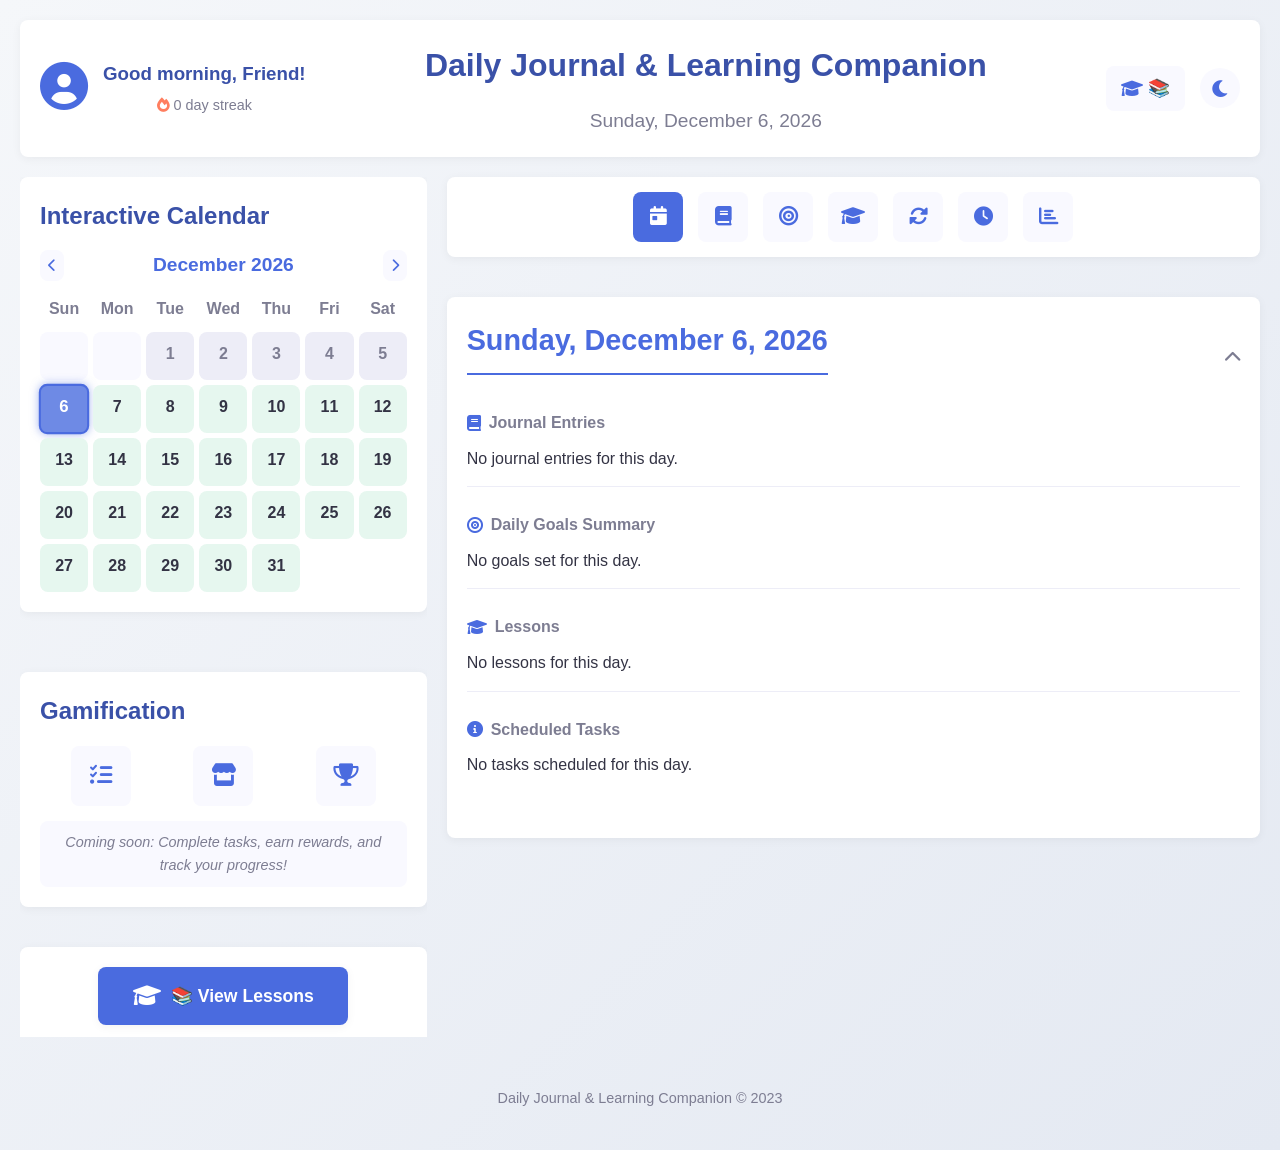
==== commit 5e25d27d: "Add files via upload" ====
--- a/index.html
+++ b/index.html
@@ -28,10 +28,15 @@
                         <span id="current-date"></span>
                     </div>
                 </div>
-                <div class="theme-toggle">
-                    <button id="theme-toggle-btn" class="btn icon-btn">
-                        <i class="fas fa-moon"></i>
-                    </button>
+                <div class="nav-controls">
+                    <a href="lesson-content.html" class="nav-lessons-btn btn icon-btn" data-tooltip="Go to Lessons">
+                        <i class="fas fa-graduation-cap"></i> 📚
+                    </a>
+                    <div class="theme-toggle">
+                        <button id="theme-toggle-btn" class="btn icon-btn">
+                            <i class="fas fa-moon"></i>
+                        </button>
+                    </div>
                 </div>
             </div>
         </header>
@@ -76,6 +81,17 @@
                         <div class="gamification-coming-soon">
                             Coming soon: Complete tasks, earn rewards, and track your progress!
                         </div>
+                    </section>
+                    
+                    <!-- Lesson Content Manager Button -->
+                    <section class="lesson-manager-section">
+                        <a href="lesson-content.html" class="lesson-manager-button">
+                            <i class="fas fa-graduation-cap"></i> 
+                            <span>📚 View Lessons</span>
+                        </a>
+                        <p class="lesson-manager-description">
+                            Open the full lesson content manager to create, organize, and review your learning materials.
+                        </p>
                     </section>
                 </div>
 
--- a/styles.css
+++ b/styles.css
@@ -1122,6 +1122,72 @@
     text-align: center;
 }
 
+/* Navigation Controls */
+.nav-controls {
+    display: flex;
+    align-items: center;
+    gap: 15px;
+}
+
+.nav-lessons-btn {
+    display: flex;
+    align-items: center;
+    justify-content: center;
+    position: relative;
+    width: auto;
+    padding: 8px 15px;
+    border-radius: var(--border-radius);
+    font-size: 1.1rem;
+    font-weight: 600;
+    color: var(--primary-color);
+    text-decoration: none;
+    background-color: var(--background-light);
+    transition: all var(--transition-speed);
+}
+
+.nav-lessons-btn:hover {
+    background-color: var(--primary-light);
+    color: white;
+    transform: translateY(-2px);
+    box-shadow: var(--shadow-light);
+}
+
+.nav-lessons-btn:hover::after {
+    content: attr(data-tooltip);
+    position: absolute;
+    bottom: -30px;
+    left: 50%;
+    transform: translateX(-50%);
+    background-color: var(--text-dark);
+    color: white;
+    padding: 5px 10px;
+    border-radius: 4px;
+    font-size: 0.8rem;
+    white-space: nowrap;
+    z-index: 10;
+    opacity: 0;
+    animation: fadeIn 0.3s forwards;
+}
+
+.nav-lessons-btn:hover::before {
+    content: '';
+    position: absolute;
+    bottom: -10px;
+    left: 50%;
+    transform: translateX(-50%);
+    border-width: 5px;
+    border-style: solid;
+    border-color: transparent transparent var(--text-dark) transparent;
+    z-index: 10;
+    opacity: 0;
+    animation: fadeIn 0.3s forwards;
+}
+
+.nav-lessons-btn i {
+    margin-right: 5px;
+}
+
+/* Theme Toggle */
 .theme-toggle button {
     width: 40px;
     height: 40px;
@@ -1231,6 +1297,16 @@
 
 body.dark-theme .tab-btn.active {
     color: var(--primary-light);
+}
+
+body.dark-theme .nav-lessons-btn {
+    background-color: #373b4d;
+    color: #e0e0e0;
+}
+
+body.dark-theme .nav-lessons-btn:hover {
+    background-color: var(--primary-color);
+    color: white;
 }
 
 /* Gamification Section */
@@ -2250,4 +2326,61 @@
 
 body.dark-theme .lesson-modal-footer {
     background-color: #373b4d;
+}
+
+/* Lesson Manager Button Section */
+.lesson-manager-section {
+    background-color: white;
+    border-radius: var(--border-radius);
+    box-shadow: var(--shadow-light);
+    padding: 20px;
+    margin-top: 20px;
+    text-align: center;
+}
+
+.lesson-manager-button {
+    display: flex;
+    align-items: center;
+    justify-content: center;
+    gap: 10px;
+    background-color: var(--primary-color);
+    color: white;
+    padding: 15px 20px;
+    border-radius: var(--border-radius);
+    font-weight: 600;
+    font-size: 1.1rem;
+    text-decoration: none;
+    margin: 0 auto;
+    box-shadow: var(--shadow-light);
+    transition: all 0.3s ease;
+    max-width: 250px;
+}
+
+.lesson-manager-button:hover {
+    background-color: var(--primary-dark);
+    transform: translateY(-3px);
+    box-shadow: var(--shadow-medium);
+}
+
+.lesson-manager-button i {
+    font-size: 1.4rem;
+}
+
+.lesson-manager-description {
+    margin-top: 15px;
+    color: var(--text-light);
+    font-size: 0.9rem;
+}
+
+/* Dark theme support */
+body.dark-theme .lesson-manager-section {
+    background-color: #2a2d3e;
+}
+
+body.dark-theme .lesson-manager-button {
+    background-color: var(--primary-color);
+}
+
+body.dark-theme .lesson-manager-button:hover {
+    background-color: var(--primary-dark);
 } 
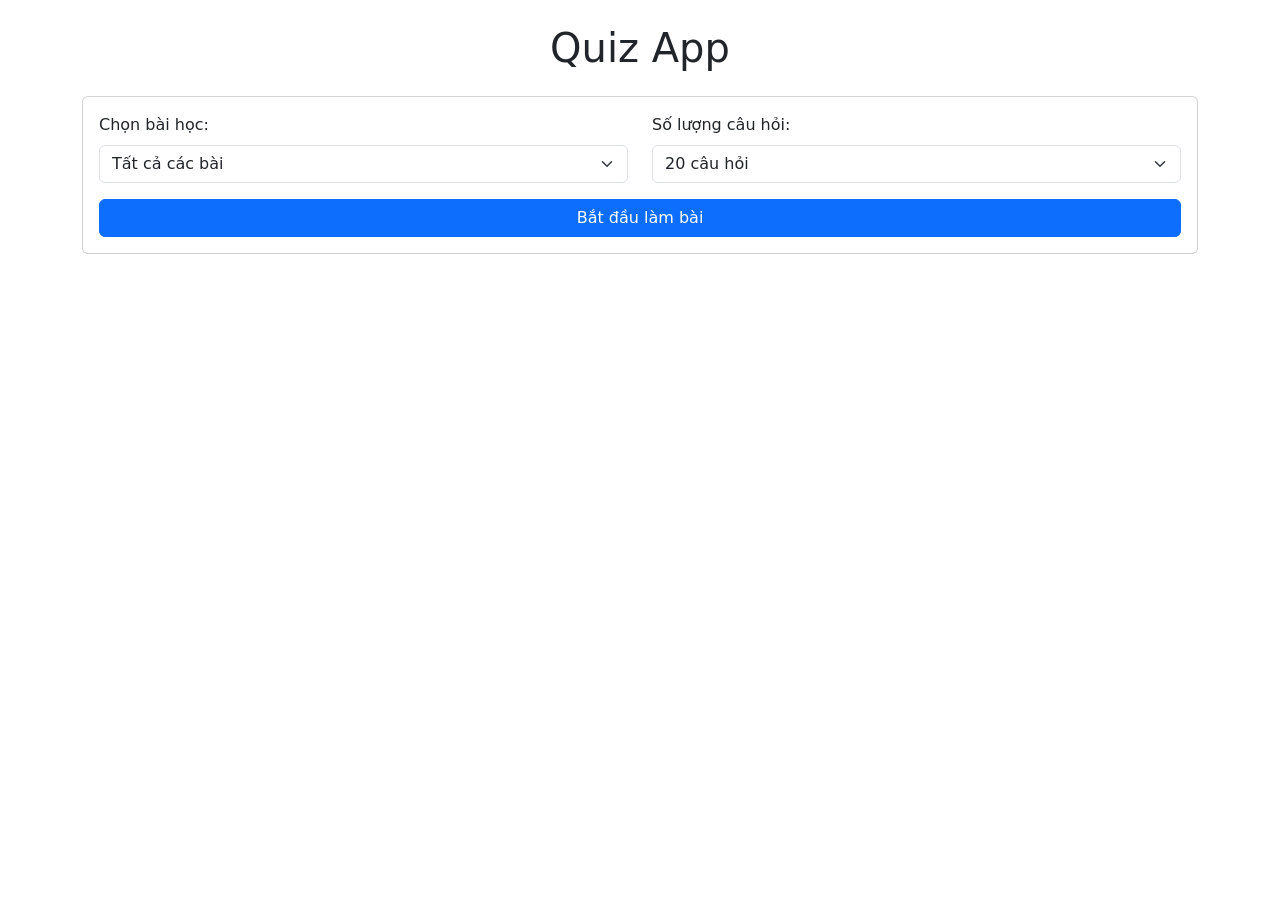
==== commit a29527ff: "Add files via upload" ====
--- a/index.html
+++ b/index.html
@@ -3,490 +3,97 @@
 <head>
     <meta charset="UTF-8">
     <meta name="viewport" content="width=device-width, initial-scale=1.0">
-    <title>Daily Journal & Learning Companion</title>
-    <link rel="stylesheet" href="styles.css">
-    <link rel="stylesheet" href="https://cdnjs.cloudflare.com/ajax/libs/font-awesome/6.0.0-beta3/css/all.min.css">
+    <meta name="description" content="An interactive multiple-choice quiz application with instant feedback and detailed results.">
+    <title>Quiz App</title>
+    <link href="https://cdn.jsdelivr.net/npm/bootstrap@5.3.0/dist/css/bootstrap.min.css" rel="stylesheet">
+    <link rel="stylesheet" href="css/style.css">
+    <!-- Remove TailwindCSS as we're using Bootstrap -->
 </head>
 <body>
-    <div class="app-container">
-        <header>
-            <div class="header-content">
-                <div class="user-profile">
-                    <div class="user-avatar">
-                        <i class="fas fa-user-circle"></i>
+    <div class="container">
+        <header class="text-center my-4">
+            <h1>Quiz App</h1>
+        </header>
+
+        <!-- Quiz Settings Section -->
+        <div id="quiz-settings" class="card mb-4">
+            <div class="card-body">
+                <div class="row">
+                    <div class="col-md-6 mb-3">
+                        <label for="lesson-filter" class="form-label">Chọn bài học:</label>
+                        <select id="lesson-filter" class="form-select">
+                            <option value="all">Tất cả các bài</option>
+                            <!-- Lesson options will be added dynamically -->
+                        </select>
                     </div>
-                    <div class="user-info">
-                        <h3 id="user-greeting">Hello!</h3>
-                        <div class="user-streak">
-                            <i class="fas fa-fire"></i> <span id="streak-count">0</span> day streak
-                        </div>
+                    <div class="col-md-6 mb-3">
+                        <label for="question-count" class="form-label">Số lượng câu hỏi:</label>
+                        <select id="question-count" class="form-select">
+                            <option value="20">20 câu hỏi</option>
+                            <option value="50">50 câu hỏi</option>
+                            <option value="all">Tất cả câu hỏi</option>
+                        </select>
                     </div>
-                </div>
-                <div class="app-title">
-                    <h1>Daily Journal & Learning Companion</h1>
-                    <div class="date-display">
-                        <span id="current-date"></span>
-                    </div>
-                </div>
-                <div class="nav-controls">
-                    <a href="lesson-content.html" class="nav-lessons-btn btn icon-btn" data-tooltip="Go to Lessons">
-                        <i class="fas fa-graduation-cap"></i> 📚
-                    </a>
-                    <div class="theme-toggle">
-                        <button id="theme-toggle-btn" class="btn icon-btn">
-                            <i class="fas fa-moon"></i>
-                        </button>
+                    <div class="col-md-12">
+                        <button id="start-quiz" class="btn btn-primary w-100">Bắt đầu làm bài</button>
                     </div>
                 </div>
             </div>
-        </header>
+        </div>
 
-        <main>
-            <div class="app-layout">
-                <!-- Left Panel - Calendar -->
-                <div class="left-panel">
-                    <section class="calendar-section">
-                        <h2>Interactive Calendar</h2>
-                        <div class="calendar-controls">
-                            <button id="prev-month" class="btn icon-btn"><i class="fas fa-chevron-left"></i></button>
-                            <div id="calendar-header"></div>
-                            <button id="next-month" class="btn icon-btn"><i class="fas fa-chevron-right"></i></button>
-                        </div>
-                        <div class="weekdays-header">
-                            <div>Sun</div>
-                            <div>Mon</div>
-                            <div>Tue</div>
-                            <div>Wed</div>
-                            <div>Thu</div>
-                            <div>Fri</div>
-                            <div>Sat</div>
-                        </div>
-                        <div class="calendar-grid" id="calendar-grid"></div>
-                    </section>
-                    
-                    <!-- Gamification Features -->
-                    <section class="gamification-section">
-                        <h2>Gamification</h2>
-                        <div class="gamification-icons">
-                            <button class="gamification-icon-btn" data-tooltip="Tasks">
-                                <i class="fas fa-tasks"></i>
-                            </button>
-                            <button class="gamification-icon-btn" data-tooltip="Shop">
-                                <i class="fas fa-store"></i>
-                            </button>
-                            <button class="gamification-icon-btn" data-tooltip="Milestones">
-                                <i class="fas fa-trophy"></i>
-                            </button>
-                        </div>
-                        <div class="gamification-coming-soon">
-                            Coming soon: Complete tasks, earn rewards, and track your progress!
-                        </div>
-                    </section>
-                    
-                    <!-- Lesson Content Manager Button -->
-                    <section class="lesson-manager-section">
-                        <a href="lesson-content.html" class="lesson-manager-button">
-                            <i class="fas fa-graduation-cap"></i> 
-                            <span>📚 View Lessons</span>
-                        </a>
-                        <p class="lesson-manager-description">
-                            Open the full lesson content manager to create, organize, and review your learning materials.
-                        </p>
-                    </section>
-                </div>
+        <!-- Progress Bar -->
+        <div id="progress-container" class="mb-4 d-none">
+            <div class="progress">
+                <div id="progress-bar" class="progress-bar" role="progressbar" style="width: 0%"></div>
+            </div>
+            <p id="progress-text" class="text-center mt-2">Câu hỏi 0 / 0</p>
+        </div>
 
-                <!-- Right Panel - Icon Buttons & Collapsible Sections -->
-                <div class="right-panel">
-                    <!-- Icons Navigation Bar -->
-                    <div class="section-icons">
-                        <button class="section-icon-btn" data-section="day-details-section" data-tooltip="Day Details">
-                            <i class="fas fa-calendar-day"></i>
-                        </button>
-                        <button class="section-icon-btn" data-section="journal-section" data-tooltip="Daily Journal">
-                            <i class="fas fa-book"></i>
-                        </button>
-                        <button class="section-icon-btn" data-section="goals-section" data-tooltip="Daily Goals">
-                            <i class="fas fa-bullseye"></i>
-                        </button>
-                        <button class="section-icon-btn" data-section="lessons-section" data-tooltip="Lesson Content">
-                            <i class="fas fa-graduation-cap"></i>
-                        </button>
-                        <button class="section-icon-btn" data-section="spaced-repetition-section" data-tooltip="Spaced Repetition">
-                            <i class="fas fa-sync-alt"></i>
-                        </button>
-                        <button class="section-icon-btn" data-section="scheduled-tasks-section" data-tooltip="Scheduled Tasks">
-                            <i class="fas fa-clock"></i>
-                        </button>
-                        <button class="section-icon-btn" data-section="summary-section" data-tooltip="Summaries">
-                            <i class="fas fa-chart-bar"></i>
-                        </button>
+        <!-- Quiz Container -->
+        <div id="quiz-container" class="d-none">
+            <div id="question-container" class="card mb-4">
+                <div class="card-body">
+                    <h2 id="question-text" class="card-title mb-4">Nội dung câu hỏi sẽ hiển thị ở đây</h2>
+                    <div id="options-container">
+                        <!-- Options will be inserted here by JavaScript -->
                     </div>
-
-                    <!-- Collapsible Sections -->
-                    <section class="day-details-section collapsible-section">
-                        <div class="section-header">
-                            <h2 id="selected-day-header">Day Details</h2>
-                            <button class="toggle-section"><i class="fas fa-chevron-up"></i></button>
-                        </div>
-                        <div class="section-content">
-                            <div class="day-content" id="day-content">
-                                <!-- Day content will be dynamically populated -->
-                            </div>
-                        </div>
-                    </section>
-
-                    <section class="journal-section collapsible-section">
-                        <div class="section-header">
-                            <h2>Daily Journal</h2>
-                            <button class="toggle-section"><i class="fas fa-chevron-up"></i></button>
-                        </div>
-                        <div class="section-content">
-                            <div class="journal-container">
-                                <div class="journal-input">
-                                    <div class="journal-input-header">
-                                        <div class="time-picker-container">
-                                            <label>Time:</label>
-                                            <div class="time-picker">
-                                                <select id="journal-hour">
-                                                    <option value="00">00</option>
-                                                    <option value="01">01</option>
-                                                    <option value="02">02</option>
-                                                    <option value="03">03</option>
-                                                    <option value="04">04</option>
-                                                    <option value="05">05</option>
-                                                    <option value="06">06</option>
-                                                    <option value="07">07</option>
-                                                    <option value="08">08</option>
-                                                    <option value="09">09</option>
-                                                    <option value="10">10</option>
-                                                    <option value="11">11</option>
-                                                    <option value="12">12</option>
-                                                    <option value="13">13</option>
-                                                    <option value="14">14</option>
-                                                    <option value="15">15</option>
-                                                    <option value="16">16</option>
-                                                    <option value="17">17</option>
-                                                    <option value="18">18</option>
-                                                    <option value="19">19</option>
-                                                    <option value="20">20</option>
-                                                    <option value="21">21</option>
-                                                    <option value="22">22</option>
-                                                    <option value="23">23</option>
-                                                </select>
-                                                <span>:</span>
-                                                <select id="journal-minute">
-                                                    <option value="00">00</option>
-                                                    <option value="05">05</option>
-                                                    <option value="10">10</option>
-                                                    <option value="15">15</option>
-                                                    <option value="20">20</option>
-                                                    <option value="25">25</option>
-                                                    <option value="30">30</option>
-                                                    <option value="35">35</option>
-                                                    <option value="40">40</option>
-                                                    <option value="45">45</option>
-                                                    <option value="50">50</option>
-                                                    <option value="55">55</option>
-                                                </select>
-                                            </div>
-                                        </div>
-                                        <div class="time-of-day-container">
-                                            <label>Time of Day:</label>
-                                            <select id="journal-time-of-day">
-                                                <option value="morning">Morning (Sáng sớm)</option>
-                                                <option value="noon">Noon (Buổi trưa)</option>
-                                                <option value="afternoon">Afternoon (Buổi chiều)</option>
-                                                <option value="evening">Evening (Buổi tối)</option>
-                                            </select>
-                                        </div>
-                                    </div>
-                                    <textarea id="journal-content" placeholder="Write your thoughts for today..."></textarea>
-                                    <div class="journal-controls">
-                                        <button id="save-journal" class="btn primary-btn">Save Entry</button>
-                                    </div>
-                                </div>
-                                <div id="journal-history"></div>
-                            </div>
-                        </div>
-                    </section>
-
-                    <section class="goals-section collapsible-section">
-                        <div class="section-header">
-                            <h2>Daily Goals</h2>
-                            <button class="toggle-section"><i class="fas fa-chevron-up"></i></button>
-                        </div>
-                        <div class="section-content">
-                            <!-- Progress overview at the top -->
-                            <div class="progress-container">
-                                <div class="progress-label">Overall Progress:</div>
-                                <div class="progress-bar-container">
-                                    <div class="progress-bar" id="goal-progress-bar"></div>
-                                </div>
-                                <div class="progress-percentage" id="goal-progress-percentage">0%</div>
-                            </div>
-                            
-                            <div class="goal-input">
-                                <input type="text" id="new-goal" placeholder="Add a new goal...">
-                                <button id="add-goal" class="btn primary-btn">Add</button>
-                            </div>
-                            <div class="goals-list" id="goals-list"></div>
-                        </div>
-                    </section>
-
-                    <section class="lessons-section collapsible-section">
-                        <div class="section-header">
-                            <h2>Lesson Content</h2>
-                            <button class="toggle-section"><i class="fas fa-chevron-up"></i></button>
-                        </div>
-                        <div class="section-content">
-                            <div class="lesson-tabs">
-                                <button class="lesson-tab-btn active" data-tab="lesson-input">Create Lesson</button>
-                                <button class="lesson-tab-btn" data-tab="subject-management">Manage Subjects</button>
-                                <button class="lesson-tab-btn" data-tab="lessons-by-subject">Lessons by Subject</button>
-                            </div>
-                            
-                            <div class="lesson-tab-content active" id="lesson-input">
-                                <div class="lesson-input">
-                                    <div class="lesson-input-header">
-                                        <input type="text" id="lesson-title" placeholder="Lesson title...">
-                                        <select id="lesson-subject">
-                                            <option value="">Select Subject (Optional)</option>
-                                            <!-- Subject options will be populated by JavaScript -->
-                                        </select>
-                                    </div>
-                                    <textarea id="lesson-content" placeholder="Lesson content..."></textarea>
-                                    <div class="lesson-controls">
-                                        <button id="save-lesson" class="btn primary-btn">Save Lesson</button>
-                                    </div>
-                                </div>
-                                <div class="lessons-list-header">Recent Lessons</div>
-                                <div id="lessons-list" class="lessons-list"></div>
-                            </div>
-                            
-                            <div class="lesson-tab-content" id="subject-management">
-                                <div class="subject-form">
-                                    <input type="text" id="subject-name" placeholder="New subject name...">
-                                    <textarea id="subject-description" placeholder="Subject description (optional)..."></textarea>
-                                    <button id="save-subject" class="btn primary-btn">Add Subject</button>
-                                </div>
-                                <div class="subjects-list-header">Your Subjects</div>
-                                <div id="subjects-list" class="subjects-list"></div>
-                            </div>
-                            
-                            <div class="lesson-tab-content" id="lessons-by-subject">
-                                <div class="by-subject-header">
-                                    <h3>All Lessons by Subject</h3>
-                                    <p>Select a subject to view its lessons</p>
-                                </div>
-                                <div id="subject-selector" class="subject-selector">
-                                    <!-- Subject cards will be populated by JavaScript -->
-                                </div>
-                                <div id="subject-lessons" class="subject-lessons">
-                                    <!-- Lessons for the selected subject will be shown here -->
-                                </div>
-                            </div>
-                        </div>
-                    </section>
-
-                    <section class="spaced-repetition-section collapsible-section">
-                        <div class="section-header">
-                            <h2>Spaced Repetition</h2>
-                            <button class="toggle-section"><i class="fas fa-chevron-up"></i></button>
-                        </div>
-                        <div class="section-content">
-                            <div class="sr-reminders" id="sr-reminders">
-                                <div class="sr-header">
-                                    <span>Today's Reviews</span>
-                                    <span class="sr-count" id="sr-today-count">0</span>
-                                </div>
-                                <div class="sr-list" id="sr-today-list"></div>
-                                
-                                <div class="sr-header">
-                                    <span>Upcoming Reviews</span>
-                                    <span class="sr-count" id="sr-upcoming-count">0</span>
-                                </div>
-                                <div class="sr-list" id="sr-upcoming-list"></div>
-                            </div>
-                        </div>
-                    </section>
-
-                    <!-- New Scheduled Tasks Section -->
-                    <section class="scheduled-tasks-section collapsible-section">
-                        <div class="section-header">
-                            <h2>Scheduled Tasks</h2>
-                            <button class="toggle-section"><i class="fas fa-chevron-up"></i></button>
-                        </div>
-                        <div class="section-content">
-                            <div class="task-input-form">
-                                <input type="text" id="task-name" placeholder="Task name...">
-                                
-                                <div class="task-dates-container">
-                                    <div>
-                                        <label>Start Date:</label>
-                                        <input type="date" id="task-start-date">
-                                    </div>
-                                    <div>
-                                        <label>End Date:</label>
-                                        <input type="date" id="task-end-date">
-                                    </div>
-                                </div>
-                                
-                                <div class="task-time-container">
-                                    <div>
-                                        <label>Start Time:</label>
-                                        <div class="time-picker">
-                                            <select id="task-start-hour">
-                                                <option value="00">12 AM</option>
-                                                <option value="01">1 AM</option>
-                                                <option value="02">2 AM</option>
-                                                <option value="03">3 AM</option>
-                                                <option value="04">4 AM</option>
-                                                <option value="05">5 AM</option>
-                                                <option value="06">6 AM</option>
-                                                <option value="07">7 AM</option>
-                                                <option value="08">8 AM</option>
-                                                <option value="09" selected>9 AM</option>
-                                                <option value="10">10 AM</option>
-                                                <option value="11">11 AM</option>
-                                                <option value="12">12 PM</option>
-                                                <option value="13">1 PM</option>
-                                                <option value="14">2 PM</option>
-                                                <option value="15">3 PM</option>
-                                                <option value="16">4 PM</option>
-                                                <option value="17">5 PM</option>
-                                                <option value="18">6 PM</option>
-                                                <option value="19">7 PM</option>
-                                                <option value="20">8 PM</option>
-                                                <option value="21">9 PM</option>
-                                                <option value="22">10 PM</option>
-                                                <option value="23">11 PM</option>
-                                            </select>
-                                            <span>:</span>
-                                            <select id="task-start-minute">
-                                                <option value="00" selected>00</option>
-                                                <option value="05">05</option>
-                                                <option value="10">10</option>
-                                                <option value="15">15</option>
-                                                <option value="20">20</option>
-                                                <option value="25">25</option>
-                                                <option value="30">30</option>
-                                                <option value="35">35</option>
-                                                <option value="40">40</option>
-                                                <option value="45">45</option>
-                                                <option value="50">50</option>
-                                                <option value="55">55</option>
-                                            </select>
-                                        </div>
-                                    </div>
-                                    
-                                    <div>
-                                        <label>End Time:</label>
-                                        <div class="time-picker">
-                                            <select id="task-end-hour">
-                                                <option value="00">12 AM</option>
-                                                <option value="01">1 AM</option>
-                                                <option value="02">2 AM</option>
-                                                <option value="03">3 AM</option>
-                                                <option value="04">4 AM</option>
-                                                <option value="05">5 AM</option>
-                                                <option value="06">6 AM</option>
-                                                <option value="07">7 AM</option>
-                                                <option value="08">8 AM</option>
-                                                <option value="09">9 AM</option>
-                                                <option value="10" selected>10 AM</option>
-                                                <option value="11">11 AM</option>
-                                                <option value="12">12 PM</option>
-                                                <option value="13">1 PM</option>
-                                                <option value="14">2 PM</option>
-                                                <option value="15">3 PM</option>
-                                                <option value="16">4 PM</option>
-                                                <option value="17">5 PM</option>
-                                                <option value="18">6 PM</option>
-                                                <option value="19">7 PM</option>
-                                                <option value="20">8 PM</option>
-                                                <option value="21">9 PM</option>
-                                                <option value="22">10 PM</option>
-                                                <option value="23">11 PM</option>
-                                            </select>
-                                            <span>:</span>
-                                            <select id="task-end-minute">
-                                                <option value="00" selected>00</option>
-                                                <option value="05">05</option>
-                                                <option value="10">10</option>
-                                                <option value="15">15</option>
-                                                <option value="20">20</option>
-                                                <option value="25">25</option>
-                                                <option value="30">30</option>
-                                                <option value="35">35</option>
-                                                <option value="40">40</option>
-                                                <option value="45">45</option>
-                                                <option value="50">50</option>
-                                                <option value="55">55</option>
-                                            </select>
-                                        </div>
-                                    </div>
-                                </div>
-                                
-                                <div class="is-all-day-container">
-                                    <input type="checkbox" id="task-all-day">
-                                    <label for="task-all-day">All-day event</label>
-                                </div>
-                                
-                                <textarea id="task-description" placeholder="Task description..."></textarea>
-                                <input type="url" id="task-link" placeholder="Add a link (optional)">
-                                
-                                <button id="save-task" class="btn primary-btn">Add Task</button>
-                            </div>
-                            
-                            <div class="schedule-view-options">
-                                <button class="tab-btn active" data-view="day">Day View</button>
-                                <button class="tab-btn" data-view="week">Week View</button>
-                            </div>
-                            
-                            <div class="schedule-view">
-                                <div class="schedule-timeline" id="schedule-timeline">
-                                    <!-- Timeline hours will be generated here -->
-                                </div>
-                                <div class="schedule-events" id="schedule-events">
-                                    <!-- Tasks will be displayed here -->
-                                </div>
-                            </div>
-                            
-                            <div class="tasks-list" id="tasks-list">
-                                <!-- List of tasks will be displayed here -->
-                            </div>
-                        </div>
-                    </section>
-
-                    <section class="summary-section collapsible-section">
-                        <div class="section-header">
-                            <h2>Summaries</h2>
-                            <button class="toggle-section"><i class="fas fa-chevron-up"></i></button>
-                        </div>
-                        <div class="section-content">
-                            <div class="summary-tabs">
-                                <button class="tab-btn active" data-tab="weekly">Weekly</button>
-                                <button class="tab-btn" data-tab="monthly">Monthly</button>
-                            </div>
-                            <div class="summary-content">
-                                <div class="tab-content active" id="weekly-summary">
-                                    <!-- Weekly summary content -->
-                                </div>
-                                <div class="tab-content" id="monthly-summary">
-                                    <!-- Monthly summary content -->
-                                </div>
-                            </div>
-                        </div>
-                    </section>
                 </div>
             </div>
-        </main>
 
-        <footer>
-            <p>Daily Journal & Learning Companion © 2023</p>
-        </footer>
+            <div class="d-flex justify-content-between">
+                <button id="next-button" class="btn btn-primary">Câu tiếp theo</button>
+                <button id="submit-quiz" class="btn btn-success d-none">Nộp bài</button>
+            </div>
+        </div>
+
+        <!-- Results Container -->
+        <div id="results-container" class="card mb-4 d-none">
+            <div class="card-body text-center">
+                <h2>Kết quả bài làm</h2>
+                <div class="result-summary my-4">
+                    <h3 id="total-score">Điểm: 0/0</h3>
+                    <p id="correct-answers">Câu trả lời đúng: 0</p>
+                    <p id="incorrect-answers">Câu trả lời sai: 0</p>
+                </div>
+                <div id="result-actions" class="d-flex justify-content-center gap-2">
+                    <button id="restart-quiz" class="btn btn-primary">Làm lại</button>
+                    <button id="download-results" class="btn btn-secondary">Tải kết quả</button>
+                </div>
+            </div>
+        </div>
+        
+        <!-- Keyboard Shortcuts Help -->
+        <div class="text-center mt-3 mb-5 d-none" id="keyboard-help">
+            <p class="text-muted">
+                <small>
+                    Phím tắt: [A-D] hoặc [1-4]: Chọn câu trả lời | 
+                    [Space/Enter]: Tiếp tục | [Esc]: Tạm dừng
+                </small>
+            </p>
+        </div>
     </div>
 
-    <script src="script.js"></script>
+    <script src="https://cdn.jsdelivr.net/npm/bootstrap@5.3.0/dist/js/bootstrap.bundle.min.js"></script>
+    <script src="js/quiz.js"></script>
 </body>
-</html> +</html>
